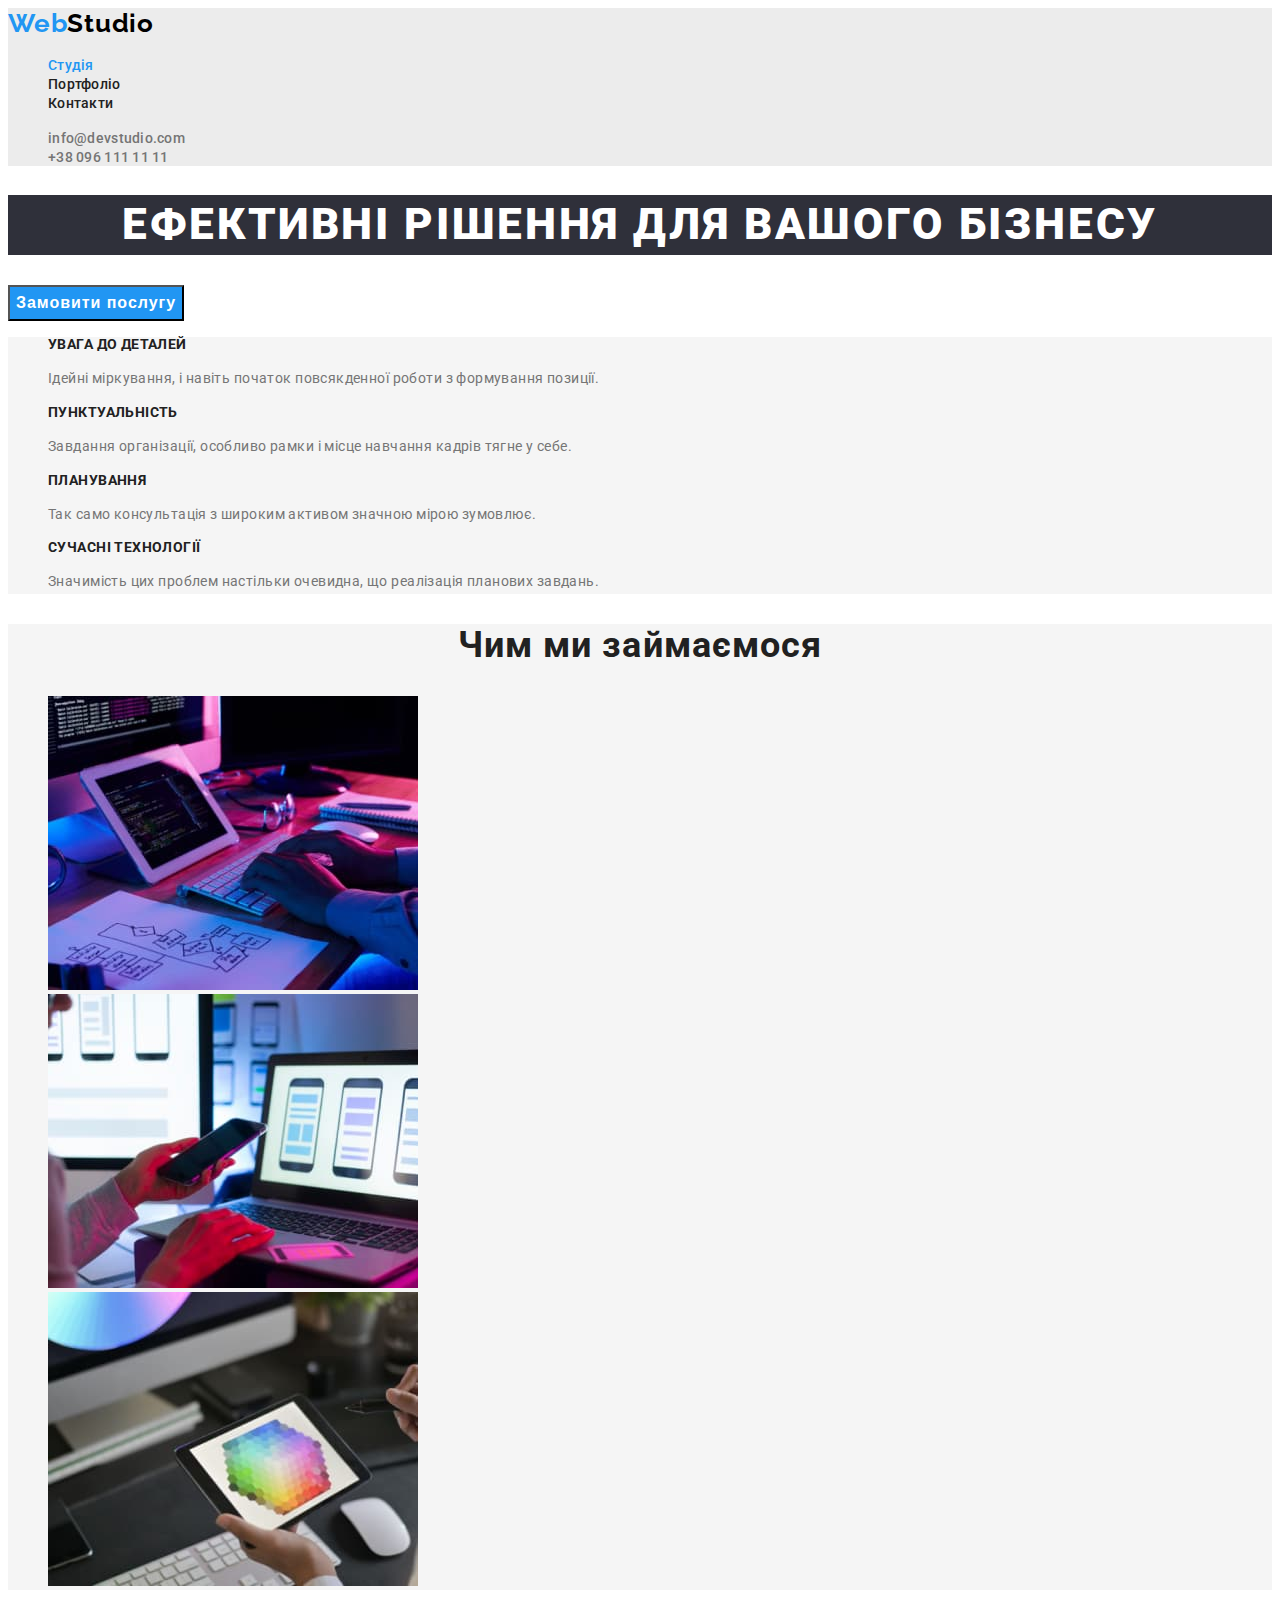
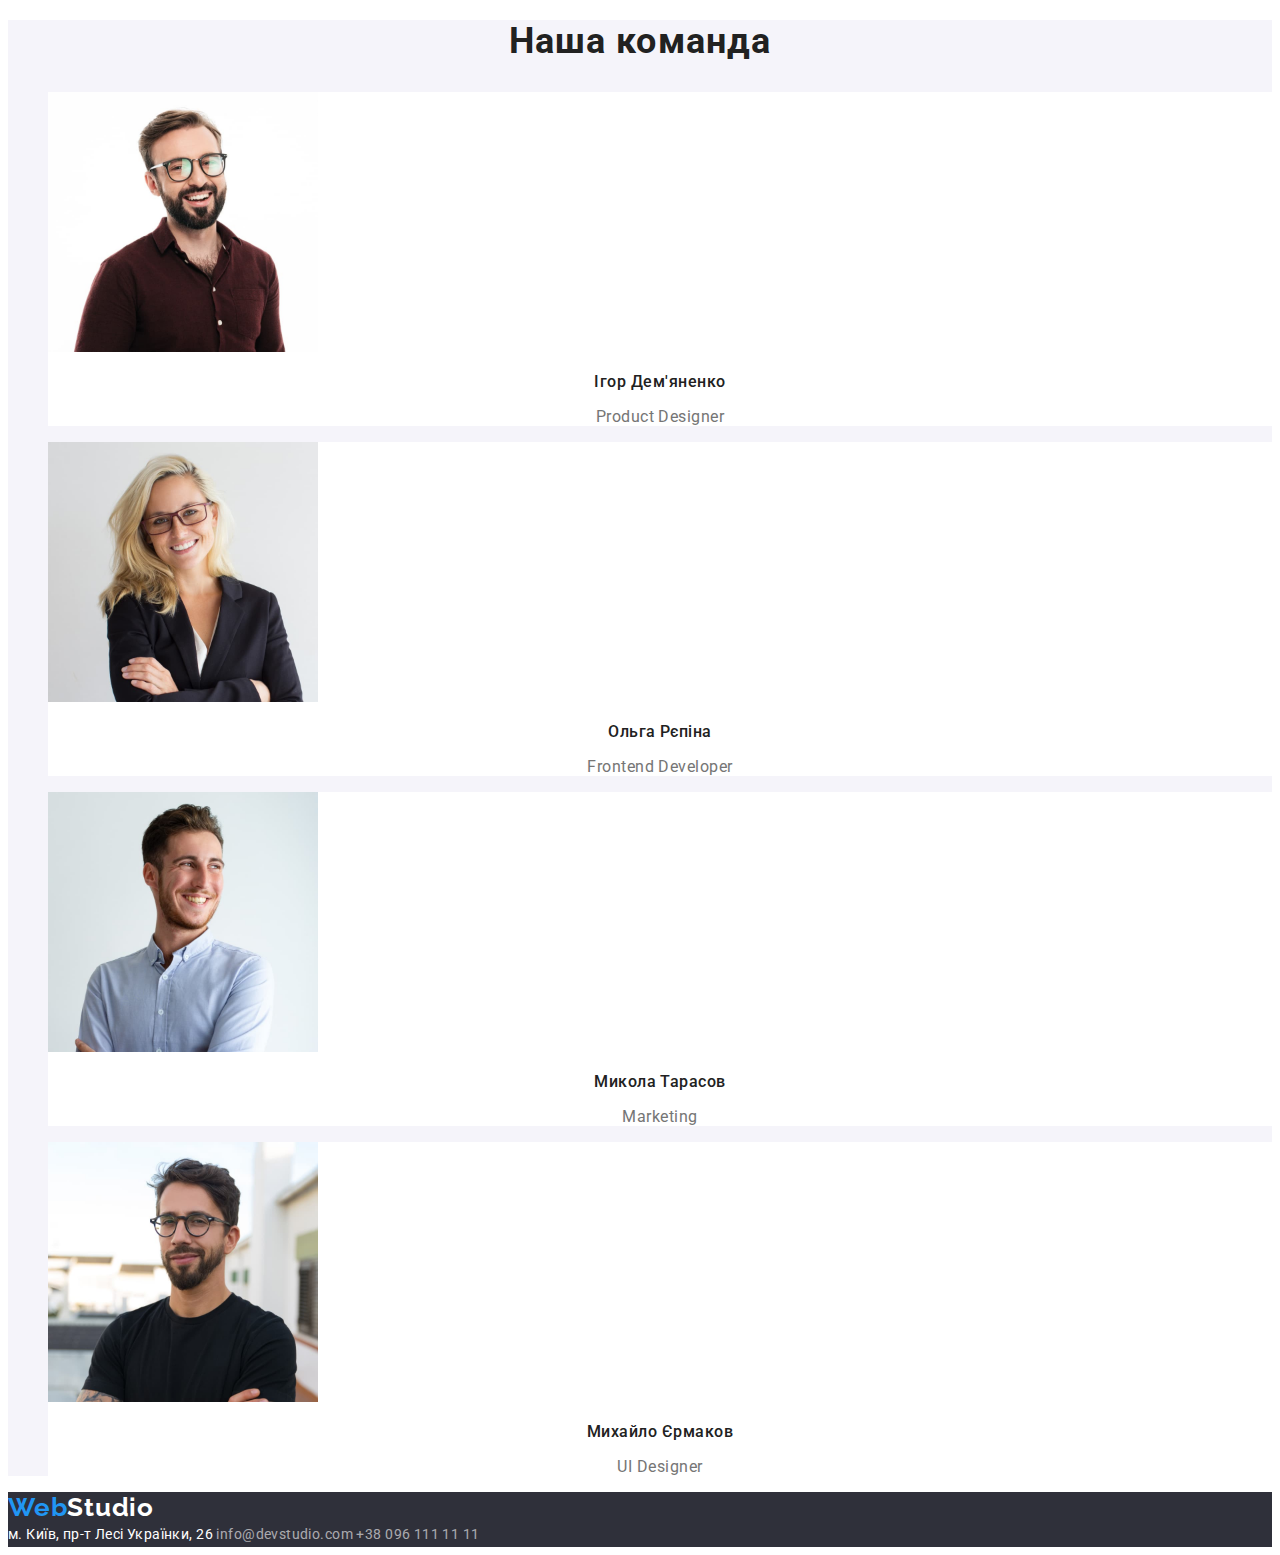
==== index.html @ 7846880f "Склоновано файли з hw2" ====
<!DOCTYPE html>
<html lang="en">
  <head>
    <meta charset="UTF-8" />
    <meta http-equiv="X-UA-Compatible" content="IE=edge" />
    <meta name="viewport" content="width=device-width, initial-scale=1.0" />
    <title>Document</title>
    <link rel="preconnect" href="https://fonts.googleapis.com" />
    <link rel="preconnect" href="https://fonts.gstatic.com" crossorigin />
    <link
      href="https://fonts.googleapis.com/css2?family=Raleway:wght@700&family=Roboto:wght@400;500;700;900&display=swap"
      rel="stylesheet"
    />
    <link rel="stylesheet" href="./css/style.css" />
  </head>
  <body>
    <header class="header">
      <nav>
        <a href="./index.html" class="header-logo link"
          ><span class="logo-accent">Web</span>Studio</a
        >
        <ul class="header-list list">
          <li class="header-item">
            <a class="current header-link link" href=""> Студія </a>
          </li>
          <li class="header-item">
            <a class="header-link link" href="./portfolio.html"> Портфоліо </a>
          </li>
          <li class="header-item">
            <a class="header-link link" href=""> Контакти </a>
          </li>
        </ul>
      </nav>
      <ul class="list">
        <li>
          <a class="header-contact link" href="info@devstudio.com"
            >info@devstudio.com</a
          >
        </li>
        <li>
          <a class="header-contact link" href="tel:+380961111111"
            >+38 096 111 11 11
          </a>
        </li>
      </ul>
    </header>

    <main>
      <section>
        <h1>Ефективні рішення для вашого бізнесу</h1>
        <button class="main-button" type="button">Замовити послугу</button>
      </section>

      <section class="fundamental">
        <h2 class="visually-hidden">Принципи нашої роботи</h2>
        <ul class="fundamental-list list">
          <li class="fundamental-item">
            <h3 class="fundamental-title">УВАГА ДО ДЕТАЛЕЙ</h3>
            <p class="fundamental-text">
              Ідейні міркування, і навіть початок повсякденної роботи з
              формування позиції.
            </p>
          </li>
          <li>
            <h3 class="fundamental-title">ПУНКТУАЛЬНІСТЬ</h3>
            <p class="fundamental-text">
              Завдання організації, особливо рамки і місце навчання кадрів тягне
              у себе.
            </p>
          </li>
          <li>
            <h3 class="fundamental-title">ПЛАНУВАННЯ</h3>
            <p class="fundamental-text">
              Так само консультація з широким активом значною мірою зумовлює.
            </p>
          </li>
          <li>
            <h3 class="fundamental-title">СУЧАСНІ ТЕХНОЛОГІЇ</h3>
            <p class="fundamental-text">
              Значимість цих проблем настільки очевидна, що реалізація планових
              завдань.
            </p>
          </li>
        </ul>
      </section>

      <section class="properties">
        <h2 class="properties-head">Чим ми займаємося</h2>
        <ul class="properties-list list">
          <li class="properties-item">
            <img
              src="./images/img.jpg"
              alt="website development"
              width="370"
              height="294"
            />
          </li>
          <li class="properties-item">
            <img
              src="./images/img_2.jpg"
              alt="application development"
              width="370"
              height="294"
            />
          </li>
          <li class="properties-item">
            <img
              src="./images/img_3.jpg"
              alt="design"
              width="370"
              height="294"
            />
          </li>
        </ul>
      </section>

      <section class="team">
        <h2 class="team-title">Наша команда</h2>
        <ul class="team-list list">
          <li class="team-item">
            <img
              src="./images/prod.designer.jpg"
              alt="Our Product Designer"
              width="270"
              height="260"
            />
            <h3 class="team-members">Ігор Дем'яненко</h3>
            <p class="team-text">Product Designer</p>
          </li>
          <li class="team-item">
            <img
              src="./images/frontend_developer.jpg"
              alt="Our Frontend Developer"
              width="270"
              height="260"
            />
            <h3 class="team-members">Ольга Рєпіна</h3>
            <p class="team-text">Frontend Developer</p>
          </li>
          <li class="team-item">
            <img
              src="./images/marketing.jpg"
              alt="Our Marketing Manager"
              width="270"
              height="260"
            />
            <h3 class="team-members">Микола Тарасов</h3>
            <p class="team-text">Marketing</p>
          </li>
          <li class="team-item">
            <img
              src="./images/UI_designer.jpg"
              alt="Our UI DesignerUI Designer"
              width="270"
              height="260"
            />
            <h3 class="team-members">Михайло Єрмаков</h3>
            <p class="team-text">UI Designer</p>
          </li>
        </ul>
      </section>
    </main>
    <footer class="footer">
      <a href="" class="footer-logo link"
        ><span class="logo-accent">Web</span>Studio</a
      >
      <address class="footer-address">
        м. Київ, пр-т Лесі Українки, 26
        <a class="footer-contact link" href="info@devstudio.com"
          >info@devstudio.com</a
        >
        <a class="footer-contact link" href="tel:+380961111111"
          >+38 096 111 11 11
        </a>
      </address>
    </footer>
  </body>
</html>
---- css/style.css ----
:root {
--main-color:#212121;
--second-main-color:#757575;
--white:#FFFFFF;
--accent-color:#2196F3;
--logo-color:#000000;
--background-header:#ECECEC;
--background-footer:#2F303A;
--background-main: #F5F5F5;
--background-second: #F5F4FA;
--background-accent:#2196F3;
--background-white:#FFFFFF ;
--backgground-portfolio-cards:#EEEEEE;
}


body  {
    font-family: 'Roboto', sans-serif;
    color: var(--main-color);
}   

.list {
    list-style: none;
}
.link {
    text-decoration: none;
}

/* header */

.header {
    background-color: var(--background-header);
}

.header-logo {
        font-family: 'Raleway';
        font-weight: 700;
        font-size: 26px;
        line-height: 1.19;  
        letter-spacing: 0.03em;
        color: var(--logo-color);
}
.logo-accent {
        color:var(--accent-color);
}
.header-link   {
        font-weight: 500;
        font-size: 14px;
        line-height: 1.14;
        letter-spacing: 0.02em;
        color: var(--main-color);   
}
.header-contact {
        font-weight: 500;
        font-size: 14px;
        line-height: 1.14;
        letter-spacing: 0.02em;
        color: var(--second-main-color);
}

/* main */

h1 {
        font-weight: 900;
        font-size: 44px;
        line-height: 1.36;
        text-align: center;
        letter-spacing: 0.06em;
        text-transform: uppercase;
        color: var(--white);
        background-color: var(--background-footer);
    }

.main-button {
        front-family:inherit;
        font-weight: 700;
        font-size: 16px;
        line-height: 1.88;
        display: flex;
        align-items: center;
        text-align: center;
        letter-spacing: 0.06em;
        color: var(--white);
        background-color: var(--background-accent);
        cursor:pointer;
}

.header-link:hover,
.header-link:focus {
        color: var(--accent-color);
}
.header-contact:hover,
.header-contact:focus {
        color: var(--accent-color);
}

.header-link.current {
        color: var(--accent-color);
}

.visually-hidden {
    position: absolute;
    white-space: nowrap;
    width: 1px;
    height: 1px;
    overflow: hidden;
    border: 0;
    padding: 0;
    clip: rect(0 0 0 0);
    clip-path: inset(50%);
    margin: -1px;
}

.fundamental-list {
        background-color: var(--background-main);
}
.fundamental-title {
        font-weight: 700;
        font-size: 14px;
        line-height: 1.14;
        letter-spacing: 0.03em;
        text-transform: uppercase;
}
.fundamental-text {
        font-size: 14px;
        line-height: 1.71;
        letter-spacing: 0.03em;
        color:var(--second-main-color);
}
.properties-head {
        font-weight: 700;
        font-size: 36px;
        line-height: 1.17;
        text-align: center;
        letter-spacing: 0.03em;
}
.properties {
    background-color: var(--background-main);
}
.team {
    background-color: var(--background-second);
}
.team-title {
        font-weight: 700;
        font-size: 36px;
        line-height: 1.17;
        text-align: center;
        letter-spacing: 0.03em
}
.team-members {
        font-weight: 500;
        font-size: 16px;
        line-height: 1.19;
        text-align: center;
        letter-spacing: 0.03em;
}
.team-text {
        font-size: 16px;
        line-height: 1.19;
        text-align: center;
        letter-spacing: 0.03em;
        color: var(--second-main-color);
}
.team-item {
    background-color: var(--background-white);
}

/* footer */

.footer {
    background-color: var(--background-footer);
}
.footer-logo {
        font-family: 'Raleway';
        font-weight: 700;
        font-size: 26px;
        line-height: 1.19;
        letter-spacing: 0.03em;  
        color: var(--white)
}
.footer-address {
        font-style: normal;
        font-size: 14px;
        line-height: 1.71;
        letter-spacing: 0.03em; 
        color: var(--white)
}
.footer-contact {
        font-size: 14px;
        line-height: 1.71;
        letter-spacing: 0.03em;
        color: rgba(255, 255, 255, 0.6);
}

.footer-contact:hover,
.footer-contact:focus {
        color: var(--accent-color);
}

/* portfolio */
.projects {
    background-color: var(--background-main);
}
.project-button {
        font-family: 'Roboto';
        font-weight: 500;
        font-size: 16px;
        line-height: 1.63;
        text-align: center;
        letter-spacing: 0.03em;
        color: var(--main-color);
        background-color: var(--background-second);
        cursor: pointer;
}
.project-button:hover {
        color: var(--white);
        background-color: var(--background-accent);
}
.project-button:focus {
        color: var(--white);
        background-color: var(--background-accent);
}
.project-title {
        font-weight: 700;
        font-size: 18px;                
        line-height: 2;
        letter-spacing: 0.06em;
}
.project-text {
        font-size: 16px;
        line-height: 1.88;
        letter-spacing: 0.03em;
        color: var(--second-main-color);
}
.project-item {
        background-color: var(--backgground-portfolio-cards);
}
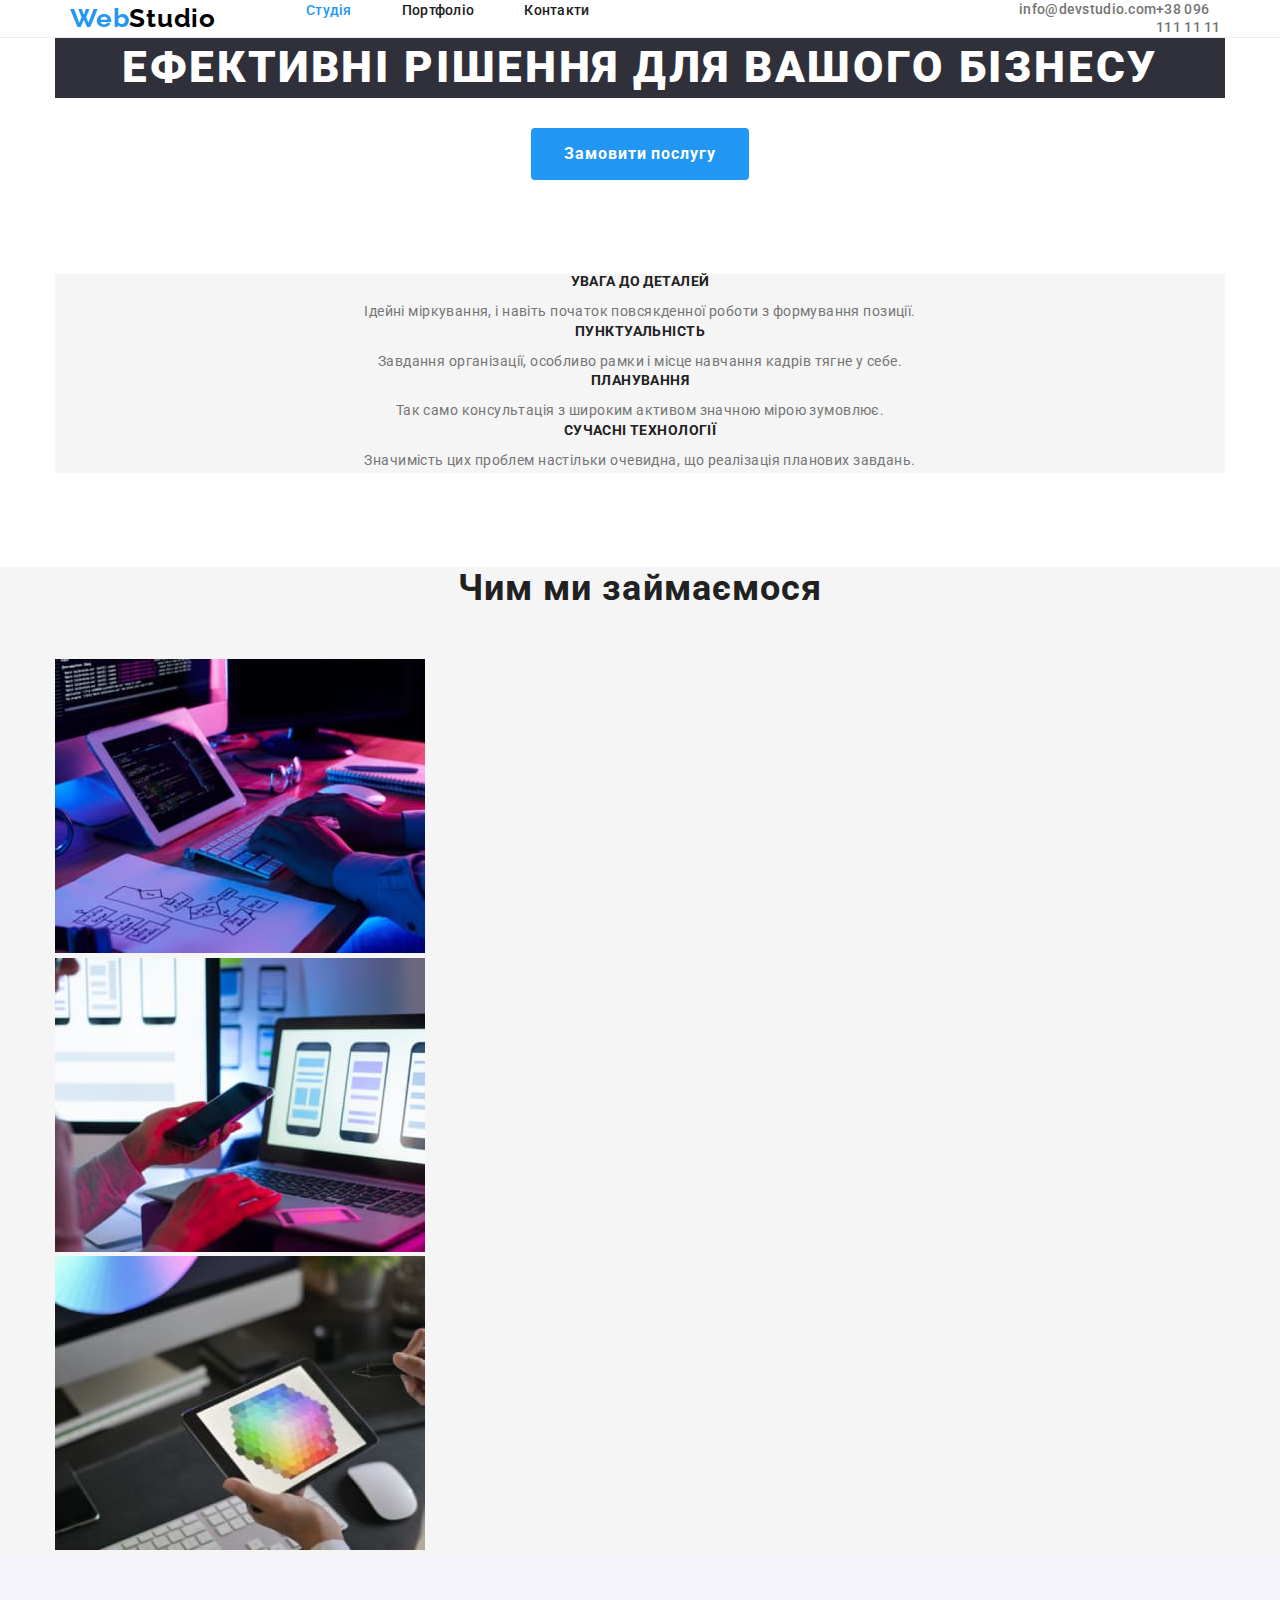
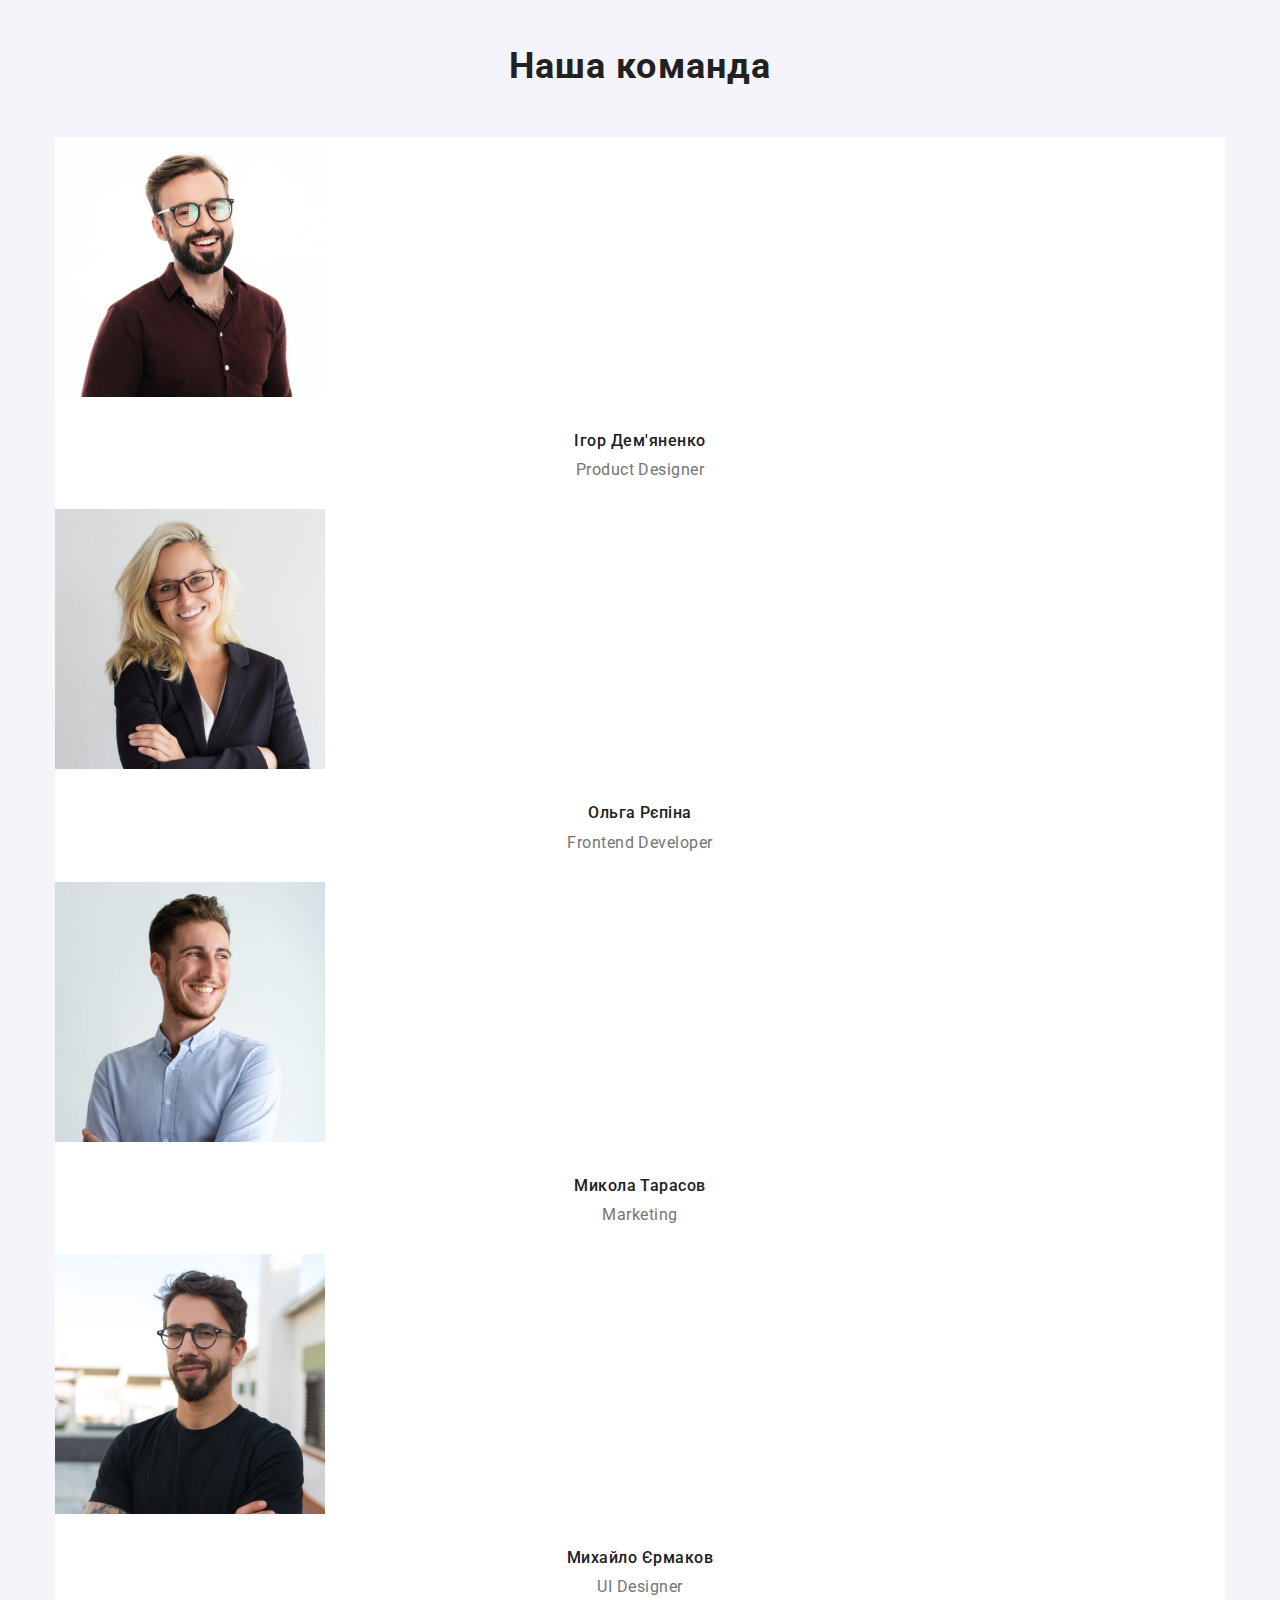
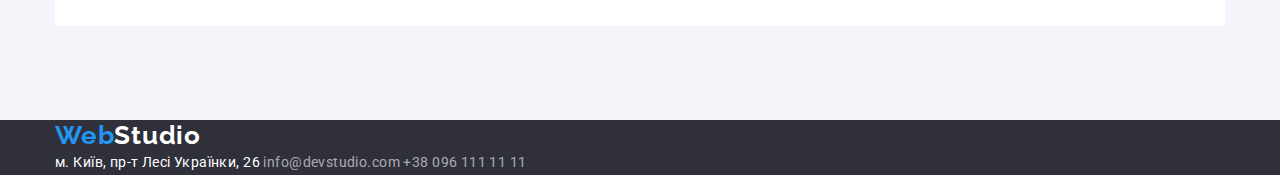
==== commit 362b2d24: "Виконано стилізацію по блоковій моделі та флекс в хедері" ====
--- a/index.html
+++ b/index.html
@@ -11,168 +11,186 @@
       href="https://fonts.googleapis.com/css2?family=Raleway:wght@700&family=Roboto:wght@400;500;700;900&display=swap"
       rel="stylesheet"
     />
+    <link
+      rel="stylesheet"
+      href="https://cdnjs.cloudflare.com/ajax/libs/modern-normalize/1.1.0/modern-normalize.min.css"
+    />
     <link rel="stylesheet" href="./css/style.css" />
   </head>
   <body>
     <header class="header">
-      <nav>
-        <a href="./index.html" class="header-logo link"
-          ><span class="logo-accent">Web</span>Studio</a
-        >
-        <ul class="header-list list">
-          <li class="header-item">
-            <a class="current header-link link" href=""> Студія </a>
+      <div class="container main-header">
+        <nav class="container main-nav">
+          <a href="./index.html" class="header-logo link"
+            ><span class="logo-accent">Web</span>Studio</a
+          >
+          <ul class="header-list list">
+            <li class="header-item">
+              <a class="current header-link link" href=""> Студія </a>
+            </li>
+            <li class="header-item">
+              <a class="header-link link" href="./portfolio.html">
+                Портфоліо
+              </a>
+            </li>
+            <li class="header-item">
+              <a class="header-link link" href=""> Контакти </a>
+            </li>
+          </ul>
+        </nav>
+        <ul class="list-contact list">
+          <li>
+            <a class="header-contact link" href="info@devstudio.com"
+              >info@devstudio.com</a
+            >
           </li>
-          <li class="header-item">
-            <a class="header-link link" href="./portfolio.html"> Портфоліо </a>
-          </li>
-          <li class="header-item">
-            <a class="header-link link" href=""> Контакти </a>
+          <li>
+            <a class="header-contact link" href="tel:+380961111111"
+              >+38 096 111 11 11
+            </a>
           </li>
         </ul>
-      </nav>
-      <ul class="list">
-        <li>
-          <a class="header-contact link" href="info@devstudio.com"
-            >info@devstudio.com</a
-          >
-        </li>
-        <li>
-          <a class="header-contact link" href="tel:+380961111111"
-            >+38 096 111 11 11
-          </a>
-        </li>
-      </ul>
+      </div>
     </header>
 
     <main>
-      <section>
-        <h1>Ефективні рішення для вашого бізнесу</h1>
-        <button class="main-button" type="button">Замовити послугу</button>
+      <section class="hero">
+        <div class="container">
+          <h1>Ефективні рішення для вашого бізнесу</h1>
+          <button class="main-button" type="button">Замовити послугу</button>
+        </div>
       </section>
 
       <section class="fundamental">
-        <h2 class="visually-hidden">Принципи нашої роботи</h2>
-        <ul class="fundamental-list list">
-          <li class="fundamental-item">
-            <h3 class="fundamental-title">УВАГА ДО ДЕТАЛЕЙ</h3>
-            <p class="fundamental-text">
-              Ідейні міркування, і навіть початок повсякденної роботи з
-              формування позиції.
-            </p>
-          </li>
-          <li>
-            <h3 class="fundamental-title">ПУНКТУАЛЬНІСТЬ</h3>
-            <p class="fundamental-text">
-              Завдання організації, особливо рамки і місце навчання кадрів тягне
-              у себе.
-            </p>
-          </li>
-          <li>
-            <h3 class="fundamental-title">ПЛАНУВАННЯ</h3>
-            <p class="fundamental-text">
-              Так само консультація з широким активом значною мірою зумовлює.
-            </p>
-          </li>
-          <li>
-            <h3 class="fundamental-title">СУЧАСНІ ТЕХНОЛОГІЇ</h3>
-            <p class="fundamental-text">
-              Значимість цих проблем настільки очевидна, що реалізація планових
-              завдань.
-            </p>
-          </li>
-        </ul>
+        <div class="container">
+          <h2 class="visually-hidden">Принципи нашої роботи</h2>
+          <ul class="fundamental-list list">
+            <li class="fundamental-item">
+              <h3 class="fundamental-title">УВАГА ДО ДЕТАЛЕЙ</h3>
+              <p class="fundamental-text">
+                Ідейні міркування, і навіть початок повсякденної роботи з
+                формування позиції.
+              </p>
+            </li>
+            <li>
+              <h3 class="fundamental-title">ПУНКТУАЛЬНІСТЬ</h3>
+              <p class="fundamental-text">
+                Завдання організації, особливо рамки і місце навчання кадрів
+                тягне у себе.
+              </p>
+            </li>
+            <li>
+              <h3 class="fundamental-title">ПЛАНУВАННЯ</h3>
+              <p class="fundamental-text">
+                Так само консультація з широким активом значною мірою зумовлює.
+              </p>
+            </li>
+            <li>
+              <h3 class="fundamental-title">СУЧАСНІ ТЕХНОЛОГІЇ</h3>
+              <p class="fundamental-text">
+                Значимість цих проблем настільки очевидна, що реалізація
+                планових завдань.
+              </p>
+            </li>
+          </ul>
+        </div>
       </section>
 
       <section class="properties">
-        <h2 class="properties-head">Чим ми займаємося</h2>
-        <ul class="properties-list list">
-          <li class="properties-item">
-            <img
-              src="./images/img.jpg"
-              alt="website development"
-              width="370"
-              height="294"
-            />
-          </li>
-          <li class="properties-item">
-            <img
-              src="./images/img_2.jpg"
-              alt="application development"
-              width="370"
-              height="294"
-            />
-          </li>
-          <li class="properties-item">
-            <img
-              src="./images/img_3.jpg"
-              alt="design"
-              width="370"
-              height="294"
-            />
-          </li>
-        </ul>
+        <div class="container">
+          <h2 class="properties-head">Чим ми займаємося</h2>
+          <ul class="properties-list list">
+            <li class="properties-item">
+              <img
+                src="./images/img.jpg"
+                alt="website development"
+                width="370"
+                height="294"
+              />
+            </li>
+            <li class="properties-item">
+              <img
+                src="./images/img_2.jpg"
+                alt="application development"
+                width="370"
+                height="294"
+              />
+            </li>
+            <li class="properties-item">
+              <img
+                src="./images/img_3.jpg"
+                alt="design"
+                width="370"
+                height="294"
+              />
+            </li>
+          </ul>
+        </div>
       </section>
 
       <section class="team">
-        <h2 class="team-title">Наша команда</h2>
-        <ul class="team-list list">
-          <li class="team-item">
-            <img
-              src="./images/prod.designer.jpg"
-              alt="Our Product Designer"
-              width="270"
-              height="260"
-            />
-            <h3 class="team-members">Ігор Дем'яненко</h3>
-            <p class="team-text">Product Designer</p>
-          </li>
-          <li class="team-item">
-            <img
-              src="./images/frontend_developer.jpg"
-              alt="Our Frontend Developer"
-              width="270"
-              height="260"
-            />
-            <h3 class="team-members">Ольга Рєпіна</h3>
-            <p class="team-text">Frontend Developer</p>
-          </li>
-          <li class="team-item">
-            <img
-              src="./images/marketing.jpg"
-              alt="Our Marketing Manager"
-              width="270"
-              height="260"
-            />
-            <h3 class="team-members">Микола Тарасов</h3>
-            <p class="team-text">Marketing</p>
-          </li>
-          <li class="team-item">
-            <img
-              src="./images/UI_designer.jpg"
-              alt="Our UI DesignerUI Designer"
-              width="270"
-              height="260"
-            />
-            <h3 class="team-members">Михайло Єрмаков</h3>
-            <p class="team-text">UI Designer</p>
-          </li>
-        </ul>
+        <div class="container">
+          <h2 class="team-title">Наша команда</h2>
+          <ul class="team-list list">
+            <li class="team-item">
+              <img
+                src="./images/prod.designer.jpg"
+                alt="Our Product Designer"
+                width="270"
+                height="260"
+              />
+              <h3 class="team-members">Ігор Дем'яненко</h3>
+              <p class="team-text">Product Designer</p>
+            </li>
+            <li class="team-item">
+              <img
+                src="./images/frontend_developer.jpg"
+                alt="Our Frontend Developer"
+                width="270"
+                height="260"
+              />
+              <h3 class="team-members">Ольга Рєпіна</h3>
+              <p class="team-text">Frontend Developer</p>
+            </li>
+            <li class="team-item">
+              <img
+                src="./images/marketing.jpg"
+                alt="Our Marketing Manager"
+                width="270"
+                height="260"
+              />
+              <h3 class="team-members">Микола Тарасов</h3>
+              <p class="team-text">Marketing</p>
+            </li>
+            <li class="team-item">
+              <img
+                src="./images/UI_designer.jpg"
+                alt="Our UI DesignerUI Designer"
+                width="270"
+                height="260"
+              />
+              <h3 class="team-members">Михайло Єрмаков</h3>
+              <p class="team-text">UI Designer</p>
+            </li>
+          </ul>
+        </div>
       </section>
     </main>
     <footer class="footer">
-      <a href="" class="footer-logo link"
-        ><span class="logo-accent">Web</span>Studio</a
-      >
-      <address class="footer-address">
-        м. Київ, пр-т Лесі Українки, 26
-        <a class="footer-contact link" href="info@devstudio.com"
-          >info@devstudio.com</a
+      <div class="container">
+        <a href="" class="footer-logo link"
+          ><span class="logo-accent">Web</span>Studio</a
         >
-        <a class="footer-contact link" href="tel:+380961111111"
-          >+38 096 111 11 11
-        </a>
-      </address>
+        <address class="footer-address">
+          м. Київ, пр-т Лесі Українки, 26
+          <a class="footer-contact link" href="info@devstudio.com"
+            >info@devstudio.com</a
+          >
+          <a class="footer-contact link" href="tel:+380961111111"
+            >+38 096 111 11 11
+          </a>
+        </address>
+      </div>
     </footer>
   </body>
 </html>
--- a/css/style.css
+++ b/css/style.css
@@ -21,15 +21,51 @@
 
 .list {
     list-style: none;
+    padding: 0;
+    margin: 0;
 }
 .link {
     text-decoration: none;
 }
+.container {
+        width: 1200px;
+        padding-left: 15px;
+        padding-right: 15px;
+        margin-left: auto;
+        margin-right: auto;
+}
 
 /* header */
 
 .header {
-    background-color: var(--background-header);
+    background-color: var(--background-white);
+    border-bottom: 1px solid #ECECEC;
+}
+
+.header-list {
+        display: flex;
+        margin-left: 90px;
+}
+
+.header-item:not(:last-child) {
+        margin-right: 50px;
+}
+.main-header {
+        display: flex;
+        align-items: center;
+}
+
+.header-link {
+        display: block;
+}
+
+.list-contact {
+        display: flex;
+        margin-left: auto;
+}       
+
+.main-nav {
+        display: flex;
 }
 
 .header-logo {
@@ -58,9 +94,29 @@
         color: var(--second-main-color);
 }
 
+.header-link:hover,
+.header-link:focus {
+        color: var(--accent-color);
+}
+
+.header-contact:hover,
+.header-contact:focus {
+        color: var(--accent-color);
+}
+
+.header-link.current {
+        color: var(--accent-color);
+}
+
 /* main */
 
+.hero {
+        text-align: center;
+}
 h1 {
+        margin-top: 0;
+        margin-bottom: 30px;
+
         font-weight: 900;
         font-size: 44px;
         line-height: 1.36;
@@ -69,33 +125,26 @@
         text-transform: uppercase;
         color: var(--white);
         background-color: var(--background-footer);
-    }
+}
 
 .main-button {
+        display: inline-block;
+        border-radius: 4px;
+        padding: 10px 32px;
+        border: 1px solid transparent;
+
         front-family:inherit;
         font-weight: 700;
         font-size: 16px;
         line-height: 1.88;
-        display: flex;
+
         align-items: center;
         text-align: center;
         letter-spacing: 0.06em;
+
         color: var(--white);
         background-color: var(--background-accent);
         cursor:pointer;
-}
-
-.header-link:hover,
-.header-link:focus {
-        color: var(--accent-color);
-}
-.header-contact:hover,
-.header-contact:focus {
-        color: var(--accent-color);
-}
-
-.header-link.current {
-        color: var(--accent-color);
 }
 
 .visually-hidden {
@@ -111,10 +160,19 @@
     margin: -1px;
 }
 
+.fundamental {
+        padding-top: 94px;
+        padding-bottom: 94px;
+        text-align: center;
+}
+
 .fundamental-list {
         background-color: var(--background-main);
 }
 .fundamental-title {
+        margin-top: 0;
+        margin-bottom: 10px;
+
         font-weight: 700;
         font-size: 14px;
         line-height: 1.14;
@@ -122,12 +180,20 @@
         text-transform: uppercase;
 }
 .fundamental-text {
+        margin-top: 0;
+        margin-bottom: 0;
+
         font-size: 14px;
         line-height: 1.71;
         letter-spacing: 0.03em;
         color:var(--second-main-color);
 }
 .properties-head {
+        margin-top: 0;
+        margin-bottom: 50px;
+
+        text-align: center;
+
         font-weight: 700;
         font-size: 36px;
         line-height: 1.17;
@@ -138,9 +204,15 @@
     background-color: var(--background-main);
 }
 .team {
+    padding-top: 90px;
+    padding-bottom: 94px;
+    
     background-color: var(--background-second);
 }
 .team-title {
+        margin-top: 0;
+        margin-bottom: 50px;
+
         font-weight: 700;
         font-size: 36px;
         line-height: 1.17;
@@ -148,6 +220,9 @@
         letter-spacing: 0.03em
 }
 .team-members {
+        margin-top: 30px;
+        margin-bottom: 10px;
+
         font-weight: 500;
         font-size: 16px;
         line-height: 1.19;
@@ -155,6 +230,10 @@
         letter-spacing: 0.03em;
 }
 .team-text {
+        margin-top: 0;
+        margin-bottom: 0;
+        padding-bottom: 30px;
+
         font-size: 16px;
         line-height: 1.19;
         text-align: center;
@@ -198,10 +277,22 @@
 }
 
 /* portfolio */
+
 .projects {
-    background-color: var(--background-main);
-}
+    background-color: var(--background-white);
+}
+
+.project-filtr {
+        margin-bottom: 50px;
+}
+
 .project-button {
+        display: inline-block;
+        border-radius: 4px;
+        min-width: 73px;
+
+        border: transparent;
+
         font-family: 'Roboto';
         font-weight: 500;
         font-size: 16px;
@@ -221,12 +312,18 @@
         background-color: var(--background-accent);
 }
 .project-title {
+        margin-top: 20px;
+        margin-bottom: 4px;
+
         font-weight: 700;
         font-size: 18px;                
         line-height: 2;
         letter-spacing: 0.06em;
 }
 .project-text {
+        margin-top: 0;
+        margin-bottom: 20px;
+
         font-size: 16px;
         line-height: 1.88;
         letter-spacing: 0.03em;
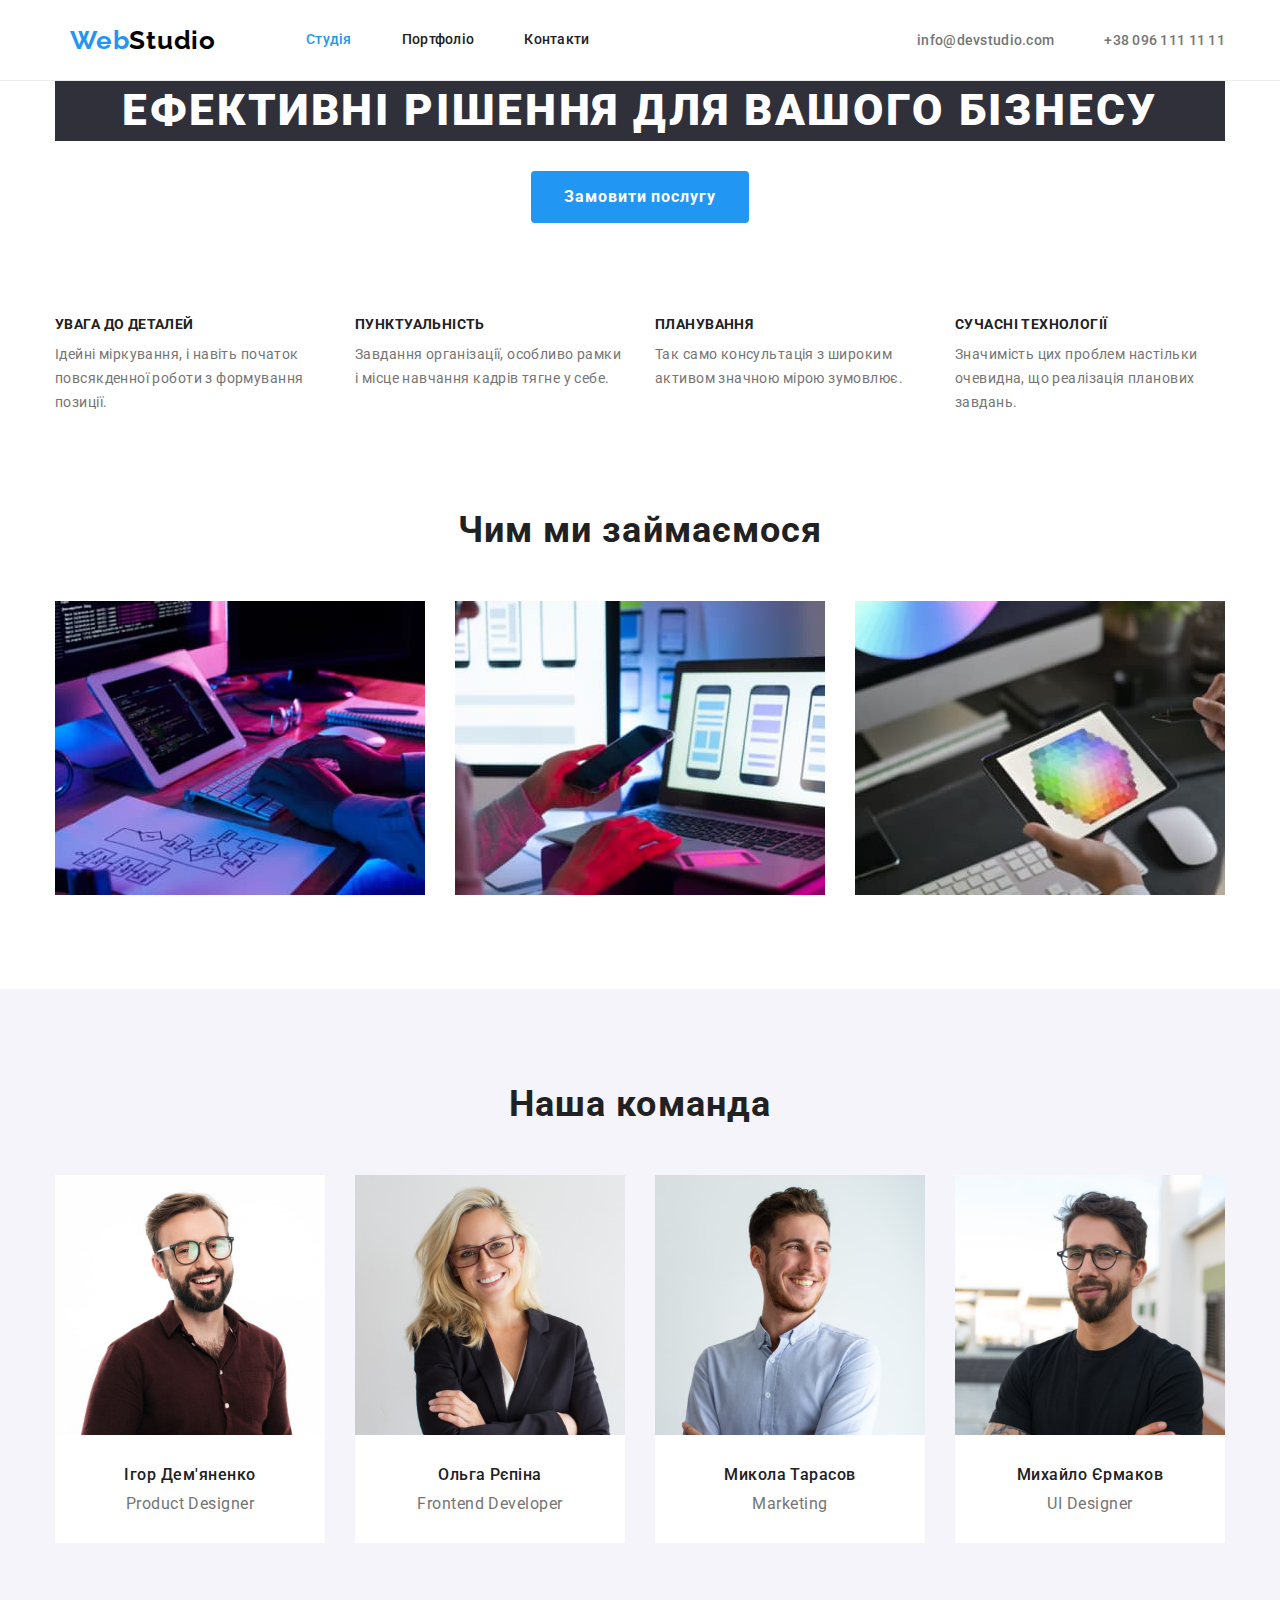
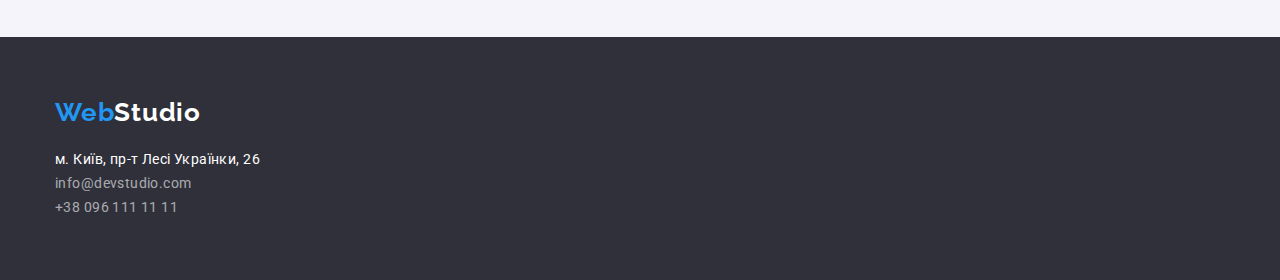
==== commit 16d8972f: "Виконано ДЗ №3 (позиціонування по блоковій моделі та Flex)" ====
--- a/index.html
+++ b/index.html
@@ -39,12 +39,12 @@
           </ul>
         </nav>
         <ul class="list-contact list">
-          <li>
+          <li class="item">
             <a class="header-contact link" href="info@devstudio.com"
               >info@devstudio.com</a
             >
           </li>
-          <li>
+          <li class="item">
             <a class="header-contact link" href="tel:+380961111111"
               >+38 096 111 11 11
             </a>
@@ -61,7 +61,7 @@
         </div>
       </section>
 
-      <section class="fundamental">
+      <section class="fundamental section">
         <div class="container">
           <h2 class="visually-hidden">Принципи нашої роботи</h2>
           <ul class="fundamental-list list">
@@ -72,20 +72,20 @@
                 формування позиції.
               </p>
             </li>
-            <li>
+            <li class="fundamental-item">
               <h3 class="fundamental-title">ПУНКТУАЛЬНІСТЬ</h3>
               <p class="fundamental-text">
                 Завдання організації, особливо рамки і місце навчання кадрів
                 тягне у себе.
               </p>
             </li>
-            <li>
+            <li class="fundamental-item">
               <h3 class="fundamental-title">ПЛАНУВАННЯ</h3>
               <p class="fundamental-text">
                 Так само консультація з широким активом значною мірою зумовлює.
               </p>
             </li>
-            <li>
+            <li class="fundamental-item">
               <h3 class="fundamental-title">СУЧАСНІ ТЕХНОЛОГІЇ</h3>
               <p class="fundamental-text">
                 Значимість цих проблем настільки очевидна, що реалізація
@@ -96,7 +96,7 @@
         </div>
       </section>
 
-      <section class="properties">
+      <section class="properties section">
         <div class="container">
           <h2 class="properties-head">Чим ми займаємося</h2>
           <ul class="properties-list list">
@@ -128,7 +128,7 @@
         </div>
       </section>
 
-      <section class="team">
+      <section class="team section">
         <div class="container">
           <h2 class="team-title">Наша команда</h2>
           <ul class="team-list list">
@@ -177,7 +177,7 @@
       </section>
     </main>
     <footer class="footer">
-      <div class="container">
+      <div class="container footer-content">
         <a href="" class="footer-logo link"
           ><span class="logo-accent">Web</span>Studio</a
         >
--- a/css/style.css
+++ b/css/style.css
@@ -6,10 +6,9 @@
 --logo-color:#000000;
 --background-header:#ECECEC;
 --background-footer:#2F303A;
---background-main: #F5F5F5;
+--background-main: #FFFFFF;
 --background-second: #F5F4FA;
 --background-accent:#2196F3;
---background-white:#FFFFFF ;
 --backgground-portfolio-cards:#EEEEEE;
 }
 
@@ -34,38 +33,55 @@
         margin-left: auto;
         margin-right: auto;
 }
+img {
+        display: block;
+        max-width: 100%;
+        height: auto;
+}
+
+.section {
+        padding-top: 94px;
+        padding-bottom: 94px;
+}
 
 /* header */
 
 .header {
-    background-color: var(--background-white);
+    background-color: var(--background-main);
     border-bottom: 1px solid #ECECEC;
 }
 
 .header-list {
         display: flex;
         margin-left: 90px;
+}
+
+.project-filtr {
+        justify-content: center;
 }
 
 .header-item:not(:last-child) {
         margin-right: 50px;
 }
+
 .main-header {
         display: flex;
         align-items: center;
 }
 
-.header-link {
-        display: block;
-}
-
 .list-contact {
         display: flex;
         margin-left: auto;
+        flex-shrink: 0;
 }       
 
+.list-contact .item + .item {
+        margin-left: 50px;
+}
+
 .main-nav {
         display: flex;
+        align-items: center;
 }
 
 .header-logo {
@@ -80,6 +96,10 @@
         color:var(--accent-color);
 }
 .header-link   {
+        display: block;
+        padding-top: 32px;
+        padding-bottom: 32px;
+
         font-weight: 500;
         font-size: 14px;
         line-height: 1.14;
@@ -93,6 +113,7 @@
         letter-spacing: 0.02em;
         color: var(--second-main-color);
 }
+
 
 .header-link:hover,
 .header-link:focus {
@@ -161,14 +182,25 @@
 }
 
 .fundamental {
-        padding-top: 94px;
-        padding-bottom: 94px;
         text-align: center;
 }
 
 .fundamental-list {
+        display: flex;
+        width: 1170px;
+
         background-color: var(--background-main);
 }
+
+.fundamental-item:not(:last-child) {
+        margin-right: 30px;
+}
+
+.fundamental-item {
+        width: 270px;
+        text-align: left;
+}
+
 .fundamental-title {
         margin-top: 0;
         margin-bottom: 10px;
@@ -201,14 +233,30 @@
         letter-spacing: 0.03em;
 }
 .properties {
-    background-color: var(--background-main);
-}
-.team {
-    padding-top: 90px;
-    padding-bottom: 94px;
-    
+        padding-top: 0;
+        background-color: var(--background-main);
+}
+
+.properties-list {
+        display: flex;
+}
+
+.properties-item:not(:last-child){
+        margin-right: 30px;
+}
+
+.team {  
     background-color: var(--background-second);
 }
+
+.team-list {
+        display: flex;
+}
+
+.team-item:not(:last-child) {
+        margin-right: 30px;
+}
+
 .team-title {
         margin-top: 0;
         margin-bottom: 50px;
@@ -241,7 +289,7 @@
         color: var(--second-main-color);
 }
 .team-item {
-    background-color: var(--background-white);
+    background-color: var(--background-main);
 }
 
 /* footer */
@@ -249,7 +297,17 @@
 .footer {
     background-color: var(--background-footer);
 }
+
+.footer-content {
+        display: flex;
+        flex-direction:column;
+        padding-top: 60px;
+        padding-bottom: 60px;
+}
+
 .footer-logo {
+        margin-bottom: 20px;
+
         font-family: 'Raleway';
         font-weight: 700;
         font-size: 26px;
@@ -258,6 +316,9 @@
         color: var(--white)
 }
 .footer-address {
+        display: flex;
+        flex-direction: column;
+
         font-style: normal;
         font-size: 14px;
         line-height: 1.71;
@@ -276,14 +337,19 @@
         color: var(--accent-color);
 }
 
+
 /* portfolio */
 
 .projects {
-    background-color: var(--background-white);
+    background-color: var(--background-main);
 }
 
 .project-filtr {
+        display: flex;
         margin-bottom: 50px;
+}
+.project-filtr-item:not(:last-child){
+        margin-left: 8px;
 }
 
 .project-button {
@@ -311,9 +377,18 @@
         color: var(--white);
         background-color: var(--background-accent);
 }
+
+.project-list {
+        display: flex;
+        flex-wrap: wrap;
+        gap: 30px;
+}
+
 .project-title {
-        margin-top: 20px;
+        margin-top: 0px;
         margin-bottom: 4px;
+        /* margin-left: 24px;
+        margin-right: 24px; */
 
         font-weight: 700;
         font-size: 18px;                
@@ -323,6 +398,8 @@
 .project-text {
         margin-top: 0;
         margin-bottom: 20px;
+        /* margin-left: 24px;
+        margin-right: 24px; */
 
         font-size: 16px;
         line-height: 1.88;
@@ -331,4 +408,24 @@
 }
 .project-item {
         background-color: var(--backgground-portfolio-cards);
-}       +}       
+
+.cards{
+        padding-top: 20px;
+        padding-left: 24px;
+        padding-right: 24px;
+
+        border-right-width: 1px;
+        border-right-style: solid;
+        border-right-color: var(--backgground-portfolio-cards);
+
+        border-bottom-width: 1px;
+        border-bottom-style: solid;
+        border-bottom-color: var(--backgground-portfolio-cards);
+        
+        border-left-width: 1px;
+        border-left-style: solid;
+        border-left-color: var(--backgground-portfolio-cards);
+
+        background-color: var(--background-main);
+}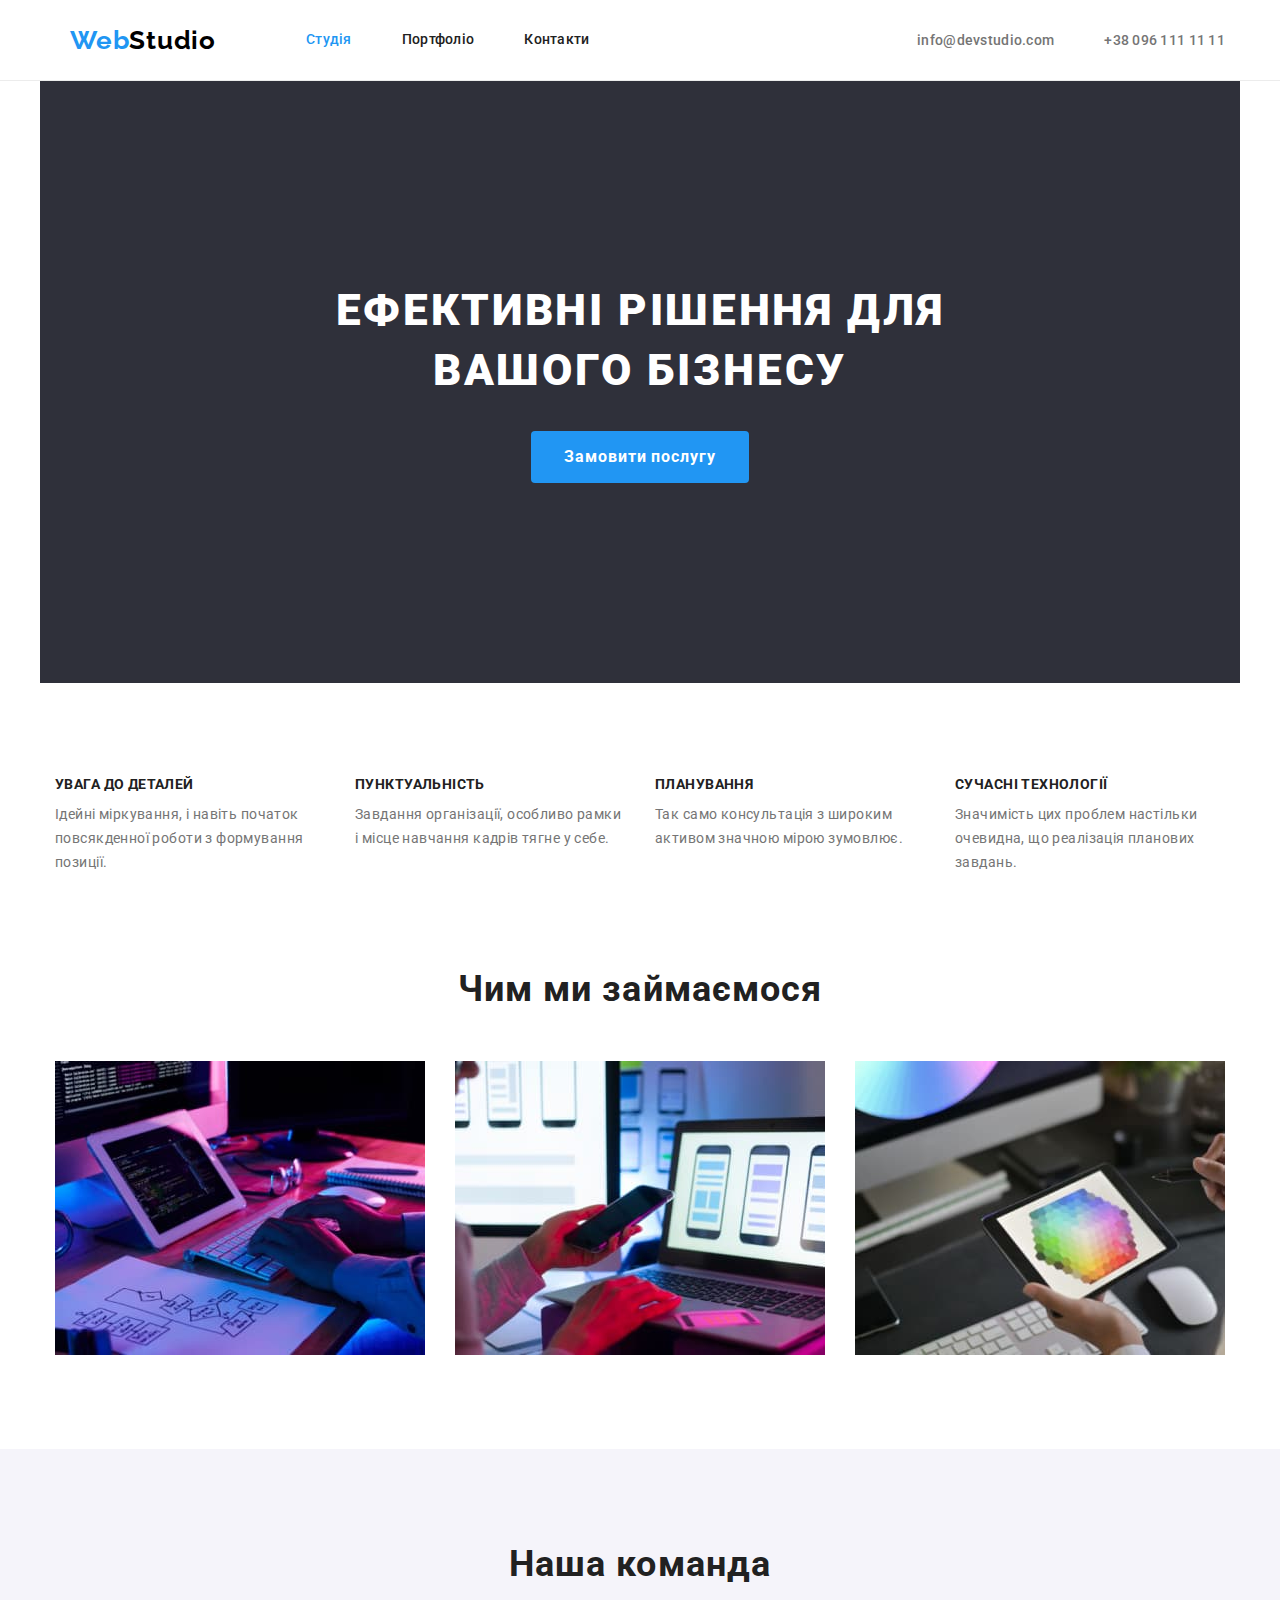
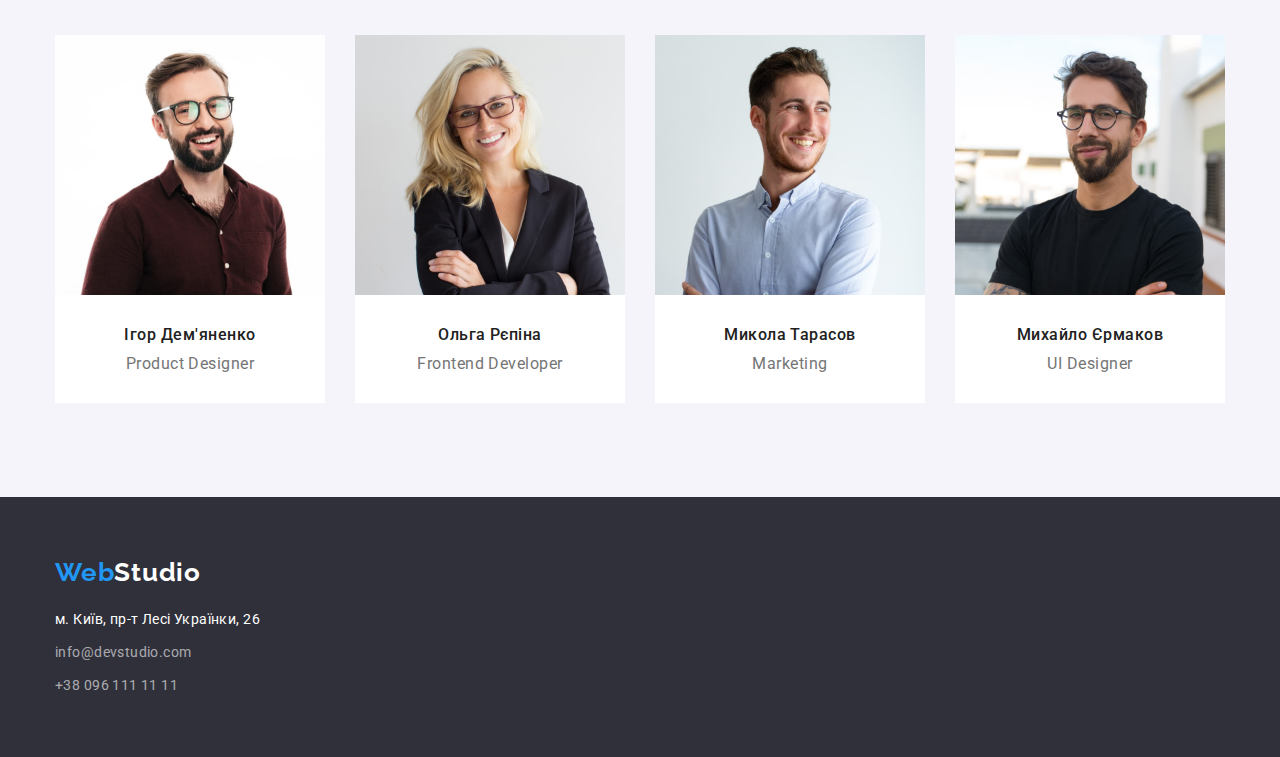
==== commit 519b175d: "Внесено виправлення відповідно до зауважень" ====
--- a/index.html
+++ b/index.html
@@ -54,8 +54,8 @@
     </header>
 
     <main>
-      <section class="hero">
-        <div class="container">
+      <section class="hero container">
+        <div class="hero-content">
           <h1>Ефективні рішення для вашого бізнесу</h1>
           <button class="main-button" type="button">Замовити послугу</button>
         </div>
@@ -139,8 +139,10 @@
                 width="270"
                 height="260"
               />
-              <h3 class="team-members">Ігор Дем'яненко</h3>
-              <p class="team-text">Product Designer</p>
+              <div class="team-content">
+                <h3 class="team-members">Ігор Дем'яненко</h3>
+                <p class="team-text">Product Designer</p>
+              </div>
             </li>
             <li class="team-item">
               <img
@@ -149,8 +151,10 @@
                 width="270"
                 height="260"
               />
-              <h3 class="team-members">Ольга Рєпіна</h3>
-              <p class="team-text">Frontend Developer</p>
+              <div class="team-content">
+                <h3 class="team-members">Ольга Рєпіна</h3>
+                <p class="team-text">Frontend Developer</p>
+              </div>
             </li>
             <li class="team-item">
               <img
@@ -159,8 +163,10 @@
                 width="270"
                 height="260"
               />
-              <h3 class="team-members">Микола Тарасов</h3>
-              <p class="team-text">Marketing</p>
+              <div class="team-content">
+                <h3 class="team-members">Микола Тарасов</h3>
+                <p class="team-text">Marketing</p>
+              </div>
             </li>
             <li class="team-item">
               <img
@@ -169,8 +175,10 @@
                 width="270"
                 height="260"
               />
-              <h3 class="team-members">Михайло Єрмаков</h3>
-              <p class="team-text">UI Designer</p>
+              <div class="team-content">
+                <h3 class="team-members">Михайло Єрмаков</h3>
+                <p class="team-text">UI Designer</p>
+              </div>
             </li>
           </ul>
         </div>
--- a/css/style.css
+++ b/css/style.css
@@ -12,7 +12,6 @@
 --backgground-portfolio-cards:#EEEEEE;
 }
 
-
 body  {
     font-family: 'Roboto', sans-serif;
     color: var(--main-color);
@@ -129,27 +128,28 @@
         color: var(--accent-color);
 }
 
-/* main */
+/*hero*/
 
 .hero {
         text-align: center;
-}
-h1 {
+        background-color: var(--background-footer);
+}
+h1 {    
+        max-width: 696px;
         margin-top: 0;
         margin-bottom: 30px;
+        margin-right: 0;
 
         font-weight: 900;
         font-size: 44px;
         line-height: 1.36;
         text-align: center;
         letter-spacing: 0.06em;
-        text-transform: uppercase;
+        text-transform: uppercase;      
         color: var(--white);
-        background-color: var(--background-footer);
 }
 
 .main-button {
-        display: inline-block;
         border-radius: 4px;
         padding: 10px 32px;
         border: 1px solid transparent;
@@ -166,6 +166,14 @@
         color: var(--white);
         background-color: var(--background-accent);
         cursor:pointer;
+}
+
+.hero-content {
+        display: inline-block;
+        padding-top: 200px;
+        padding-bottom: 200px;
+
+        text-align: center;
 }
 
 .visually-hidden {
@@ -181,6 +189,8 @@
     margin: -1px;
 }
 
+/*fundamental*/
+
 .fundamental {
         text-align: center;
 }
@@ -220,6 +230,9 @@
         letter-spacing: 0.03em;
         color:var(--second-main-color);
 }
+
+/*properties*/
+
 .properties-head {
         margin-top: 0;
         margin-bottom: 50px;
@@ -245,6 +258,8 @@
         margin-right: 30px;
 }
 
+/*team*/
+
 .team {  
     background-color: var(--background-second);
 }
@@ -268,7 +283,7 @@
         letter-spacing: 0.03em
 }
 .team-members {
-        margin-top: 30px;
+        margin-top: 0;
         margin-bottom: 10px;
 
         font-weight: 500;
@@ -280,7 +295,6 @@
 .team-text {
         margin-top: 0;
         margin-bottom: 0;
-        padding-bottom: 30px;
 
         font-size: 16px;
         line-height: 1.19;
@@ -292,17 +306,21 @@
     background-color: var(--background-main);
 }
 
+.team-content {
+        padding-top: 30px;
+        padding-bottom: 30px;
+}
 /* footer */
 
 .footer {
-    background-color: var(--background-footer);
-}
-
-.footer-content {
-        display: flex;
-        flex-direction:column;
+        background-color: var(--background-footer);
         padding-top: 60px;
         padding-bottom: 60px;
+}
+
+.footer-content {
+        display: flex;
+        flex-direction:column;
 }
 
 .footer-logo {
@@ -326,10 +344,12 @@
         color: var(--white)
 }
 .footer-contact {
+        margin-top: 9px;
+
         font-size: 14px;
         line-height: 1.71;
         letter-spacing: 0.03em;
-        color: rgba(255, 255, 255, 0.6);
+        color: rgba(255, 255, 255, 0.6)
 }
 
 .footer-contact:hover,
@@ -349,13 +369,14 @@
         margin-bottom: 50px;
 }
 .project-filtr-item:not(:last-child){
-        margin-left: 8px;
+        margin-right: 8px;
 }
 
 .project-button {
         display: inline-block;
         border-radius: 4px;
         min-width: 73px;
+        padding: 6px 22px;
 
         border: transparent;
 
@@ -373,7 +394,9 @@
         color: var(--white);
         background-color: var(--background-accent);
 }
+
 .project-button:focus {
+
         color: var(--white);
         background-color: var(--background-accent);
 }
@@ -395,25 +418,23 @@
         line-height: 2;
         letter-spacing: 0.06em;
 }
+
 .project-text {
         margin-top: 0;
-        margin-bottom: 20px;
-        /* margin-left: 24px;
-        margin-right: 24px; */
+        margin-bottom: 0;
 
         font-size: 16px;
         line-height: 1.88;
         letter-spacing: 0.03em;
         color: var(--second-main-color);
 }
+
 .project-item {
         background-color: var(--backgground-portfolio-cards);
 }       
 
 .cards{
-        padding-top: 20px;
-        padding-left: 24px;
-        padding-right: 24px;
+        padding: 20px 24px;
 
         border-right-width: 1px;
         border-right-style: solid;
